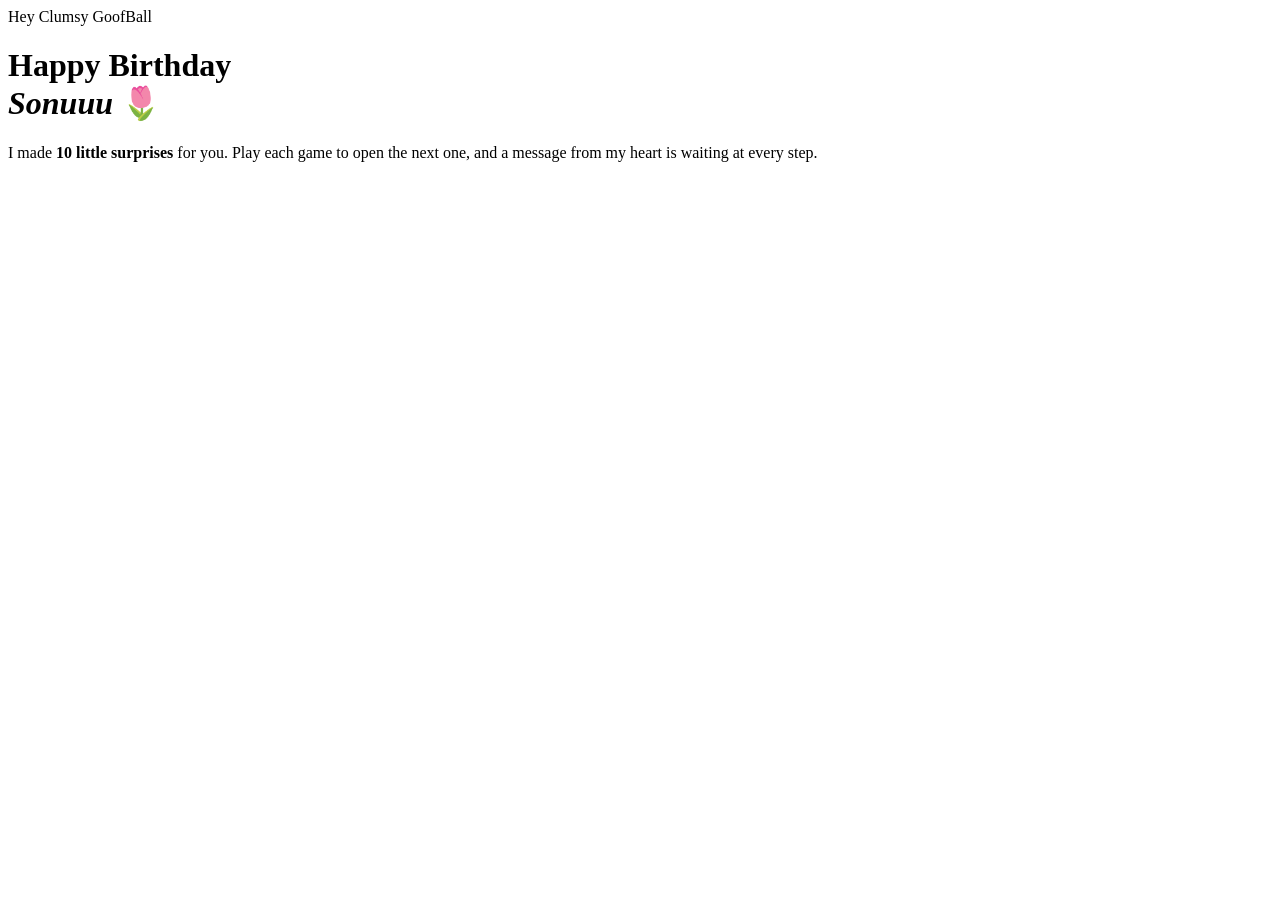
==== index.html @ 226f6928 "Add files via upload" ====
<!doctype html>
<html lang="en">
<head>
<meta charset="utf-8">
<meta name="viewport" content="width=device-width,initial-scale=1">
<meta name="robots" content="noindex">
<title>Sonuuu's Birthday Quest</title>
<link rel="stylesheet" href="css/style.css">
</head>
<body data-home>
<main class="wrap center">
  <span class="tag">Hey Clumsy GoofBall</span>
  <h1>Happy Birthday<br><em>Sonuuu</em> 🌷</h1>
  <section class="card">
    <p>I made <b>10 little surprises</b> for you. Play each game to open the next one, and a message from my heart is waiting at every step.</p>
    <div id="cd" class="countdown"></div>
    <p id="status" class="script"></p>
    <p id="go" class="nextwrap" hidden><a class="btn" href="surprise1.html">Begin 💙</a></p>
  </section>
  <div class="photo wide tilt" data-src="images/sonia.jpg" data-label="Sonuuu"></div>
</main>
<script src="js/app.js"></script>
<script>
  (function(){
    var s = document.getElementById('status');
    function open(){
      document.getElementById('cd').hidden = true;
      s.textContent = "It's your day, Sonuuu!";
      document.getElementById('go').hidden = false;
    }
    if (SB.preview || new Date() >= SB.UNLOCK) { open(); }
    else { s.textContent = 'Your surprises open at midnight...'; SB.countdown(document.getElementById('cd'), open); }
  })();
</script>
</body>
</html>
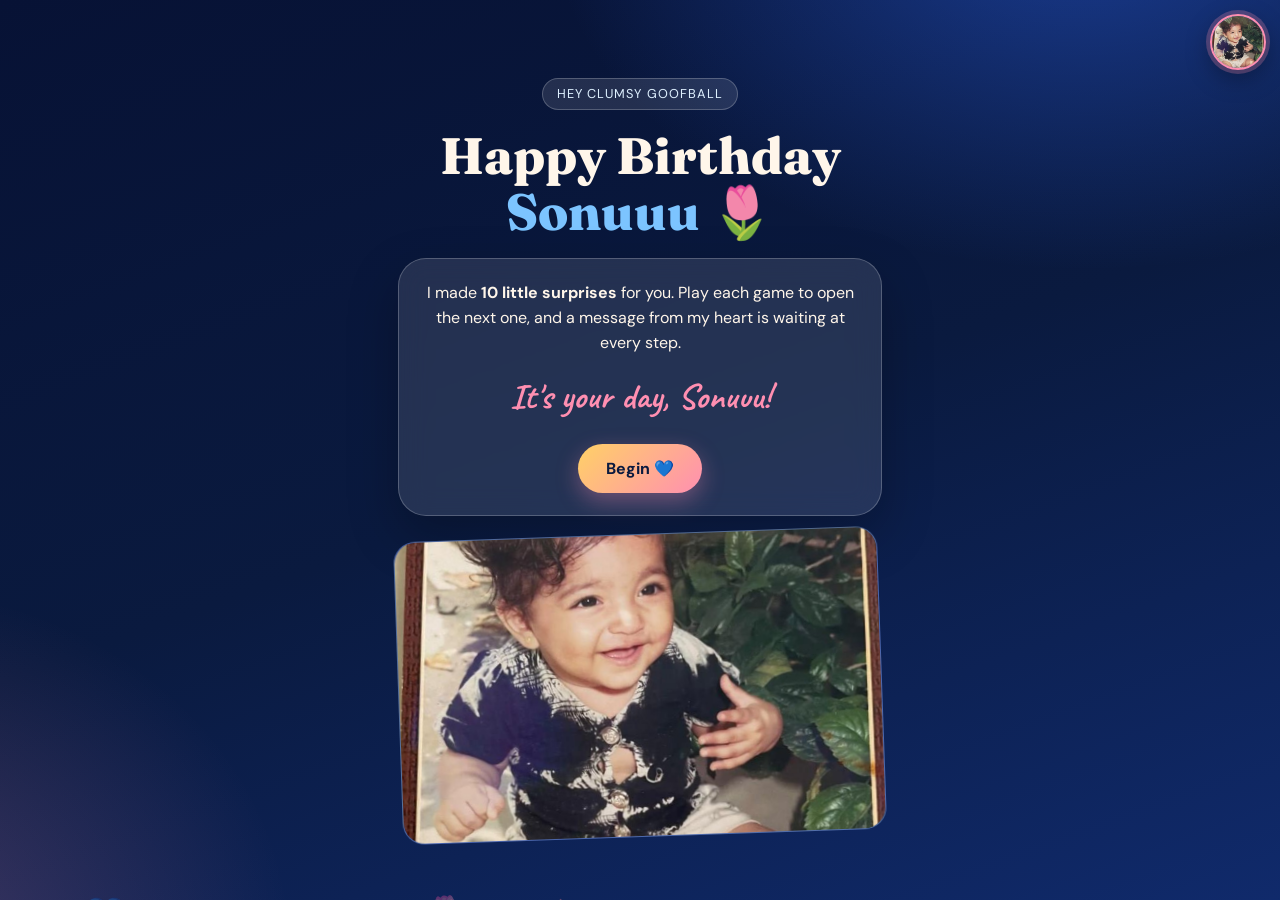
==== commit 3f9af331: "Update index.html" ====
--- a/index.html
+++ b/index.html
@@ -4,7 +4,7 @@
 <meta charset="utf-8">
 <meta name="viewport" content="width=device-width,initial-scale=1">
 <meta name="robots" content="noindex">
-<title>Sonuuu's Birthday Quest</title>
+<title>Home Girl💙</title>
 <link rel="stylesheet" href="css/style.css">
 </head>
 <body data-home>
@@ -15,7 +15,7 @@
     <p>I made <b>10 little surprises</b> for you. Play each game to open the next one, and a message from my heart is waiting at every step.</p>
     <div id="cd" class="countdown"></div>
     <p id="status" class="script"></p>
-    <p id="go" class="nextwrap" hidden><a class="btn" href="surprise1.html">Begin 💙</a></p>
+    <p id="go" class="nextwrap" hidden><a class="btn" href="surprise2.html">Begin 💙</a></p>
   </section>
   <div class="photo wide tilt" data-src="images/sonia.jpg" data-label="Sonuuu"></div>
 </main>
--- a/css/style.css
+++ b/css/style.css
@@ -0,0 +1,232 @@
+@import url('https://fonts.googleapis.com/css2?family=Caveat:wght@500;700&family=DM+Sans:wght@400;500;700&family=Fraunces:opsz,wght@9..144,600;9..144,800&display=swap');
+
+:root{
+  --navy:#0a1a3f; --royal:#1f4fd8; --sky:#7cc4ff; --ice:#dff1ff;
+  --pink:#ff8fb1; --cream:#fff6ea; --gold:#ffd166;
+  --glass:rgba(255,255,255,.11); --line:rgba(255,255,255,.22);
+}
+*{box-sizing:border-box;margin:0;padding:0}
+html{-webkit-text-size-adjust:100%}
+body{
+  min-height:100vh;color:var(--cream);font-family:'DM Sans',system-ui,sans-serif;line-height:1.55;
+  background:
+    radial-gradient(900px 600px at 85% -10%,rgba(47,107,255,.45),transparent 60%),
+    radial-gradient(700px 600px at -10% 105%,rgba(255,143,177,.22),transparent 60%),
+    linear-gradient(160deg,#071235,#0a1a3f 50%,#102a6b);
+  background-attachment:fixed;overflow-x:hidden;
+}
+[hidden]{display:none!important}
+
+/* floating flowers */
+.floaters{position:fixed;inset:0;pointer-events:none;overflow:hidden;z-index:0}
+.floaters span{position:absolute;bottom:-40px;opacity:.35;animation:rise linear infinite}
+@keyframes rise{to{transform:translateY(-115vh) rotate(25deg)}}
+
+/* avatar of Sonuuu on every page */
+.avatar{position:fixed;top:14px;right:14px;z-index:50;width:56px;height:56px;border-radius:50%;overflow:hidden;
+  border:2px solid var(--pink);box-shadow:0 0 0 4px rgba(255,143,177,.25),0 8px 24px rgba(0,0,0,.35);
+  background:linear-gradient(135deg,var(--royal),var(--pink));display:grid;place-items:center;font:800 1.4rem 'Fraunces',serif}
+.avatar img{position:absolute;inset:0;width:100%;height:100%;object-fit:cover}
+
+.wrap{position:relative;z-index:1;max-width:520px;margin:0 auto;padding:78px 18px 70px;display:flex;flex-direction:column;gap:18px}
+.center{text-align:center}
+.tag{display:inline-block;align-self:flex-start;padding:5px 14px;border:1px solid var(--line);border-radius:99px;
+  background:var(--glass);font-size:.8rem;letter-spacing:.08em;text-transform:uppercase;color:var(--ice)}
+.center .tag{align-self:center}
+h1,h2{font-family:'Fraunces',serif;font-weight:800;line-height:1.1}
+h1{font-size:clamp(2.2rem,9vw,3.2rem)}
+h2{font-size:1.6rem}
+.script{font-family:'Caveat',cursive;font-weight:700;font-size:2.2rem;color:var(--pink)}
+em{font-style:normal;color:var(--sky)}
+.card{background:var(--glass);border:1px solid var(--line);border-radius:28px;padding:22px;
+  backdrop-filter:blur(14px);-webkit-backdrop-filter:blur(14px);box-shadow:0 20px 50px rgba(0,0,0,.25)}
+.card>*+*{margin-top:14px}
+.hint{font-size:.9rem;color:var(--ice);opacity:.85}
+.big{font-size:3.4rem}
+
+.btn{display:inline-block;border:0;border-radius:99px;padding:13px 26px;font:700 1rem 'DM Sans',sans-serif;cursor:pointer;
+  color:var(--navy);background:linear-gradient(135deg,var(--gold),var(--pink));box-shadow:0 8px 22px rgba(255,143,177,.35)}
+.btn:active{transform:scale(.97)}
+
+.countdown{display:flex;gap:10px;justify-content:center}
+.countdown div{min-width:64px;padding:10px 6px;border-radius:16px;background:var(--glass);border:1px solid var(--line)}
+.countdown b{display:block;font:800 1.6rem 'Fraunces',serif}
+.countdown small{font-size:.7rem;text-transform:uppercase;letter-spacing:.08em;color:var(--ice)}
+
+/* reveal */
+.reveal{opacity:0;transform:translateY(22px);transition:opacity .8s,transform .8s}
+.reveal.show{opacity:1;transform:none}
+.msg{font-family:'Caveat',cursive;font-size:1.55rem;line-height:1.4;white-space:pre-wrap}
+.nextwrap{text-align:center;padding-top:6px}
+.nextwrap .btn{text-decoration:none}
+
+/* photo frames */
+.photo{position:relative;border-radius:22px;overflow:hidden;aspect-ratio:4/5;border:1px solid var(--line);
+  background:linear-gradient(135deg,rgba(31,79,216,.55),rgba(124,196,255,.25))}
+.photo.sq{aspect-ratio:1}
+.photo.wide{aspect-ratio:16/10}
+.photo img{position:absolute;inset:0;width:100%;height:100%;object-fit:cover}
+.photo .ph{position:absolute;inset:0;display:grid;place-content:center;text-align:center;gap:4px;opacity:.8}
+.photo .ph b{font-size:2rem}
+.photo .ph small{font-size:.75rem}
+.photo.tilt{transform:rotate(-2deg)}
+
+/* game 1: embroidery */
+#stitch{width:100%;max-width:320px;display:block;margin:0 auto;touch-action:manipulation}
+.dot{fill:rgba(255,255,255,.4);stroke:transparent;stroke-width:22px;cursor:pointer}
+.dot.next{fill:var(--gold);stroke:var(--gold);stroke-opacity:.5;stroke-width:8;animation:pulse 1s infinite}
+.dot.done{fill:var(--sky);stroke:transparent}
+@keyframes pulse{50%{stroke-width:18;stroke-opacity:.1}}
+
+/* game 2: tile grid */
+.tile-grid{display:grid;grid-template-columns:repeat(12,1fr);gap:3px;touch-action:none;user-select:none;-webkit-user-select:none;padding:6px}
+.cell{aspect-ratio:1;border-radius:5px;background:rgba(255,255,255,.07);border:1px dashed rgba(255,255,255,.28);transition:background .15s}
+.cell.gap{visibility:hidden}
+.cell.on{border:1px solid rgba(0,0,0,.25);box-shadow:inset 0 -3px 0 rgba(0,0,0,.25),inset 0 2px 0 rgba(255,255,255,.35)}
+.cell.on.B{background:#1f4fd8}.cell.on.S{background:#7cc4ff}.cell.on.P{background:#ff8fb1}
+.bar{height:10px;border-radius:99px;background:rgba(255,255,255,.12);overflow:hidden}
+.bar i{display:block;height:100%;width:0;background:linear-gradient(90deg,var(--sky),var(--pink));transition:width .2s}
+
+/* game 3: himi paint */
+#paint{width:100%;height:300px;border-radius:20px;background:#fff6ea;touch-action:none;display:block;cursor:crosshair}
+.pots{display:flex;gap:12px;justify-content:center;flex-wrap:wrap}
+.pot{width:48px;height:48px;border-radius:50%;border:3px solid rgba(255,255,255,.5);cursor:pointer;position:relative;box-shadow:0 6px 14px rgba(0,0,0,.3)}
+.pot.sel{border-color:#fff;transform:scale(1.18)}
+.pot.used::after{content:'✓';position:absolute;inset:0;display:grid;place-items:center;color:#fff;font-weight:800;text-shadow:0 1px 3px rgba(0,0,0,.6)}
+
+/* game 4: catch the star */
+.sky{position:relative;height:320px;border-radius:24px;overflow:hidden;border:1px solid var(--line);
+  background:linear-gradient(#0d2a78,#1f4fd8 60%,#7cc4ff);touch-action:manipulation}
+.catchme{position:absolute;left:40%;top:40%;width:70px;height:70px;cursor:pointer;transition:left .7s ease-in-out,top .7s ease-in-out}
+.catchme svg{width:100%;height:100%;animation:flap .25s infinite alternate}
+@keyframes flap{to{transform:rotate(-8deg) scale(1.04)}}
+
+/* game 5: quiz */
+.opts{display:grid;gap:10px}
+.opt{padding:14px 16px;border-radius:16px;border:1px solid var(--line);background:rgba(255,255,255,.08);color:var(--cream);
+  font:500 1rem 'DM Sans',sans-serif;text-align:left;cursor:pointer}
+.opt.good{background:rgba(120,230,170,.3);border-color:#8fe3c0}
+.opt.bad{background:rgba(255,100,120,.28);border-color:#ff7b8f;animation:shake .4s}
+@keyframes shake{25%{transform:translateX(-6px)}75%{transform:translateX(6px)}}
+.q{font-family:'Fraunces',serif;font-size:1.3rem;font-weight:600}
+.fb{min-height:1.5em;color:var(--gold)}
+
+/* finale */
+#hold{width:150px;height:150px;border-radius:50%;border:0;margin:6px auto;display:grid;place-items:center;font-size:3.4rem;cursor:pointer;
+  --p:0deg;color:#fff;background:conic-gradient(var(--pink) var(--p),rgba(255,255,255,.14) 0);position:relative;touch-action:none;
+  user-select:none;-webkit-user-select:none;-webkit-touch-callout:none}
+#hold::before{content:'';position:absolute;inset:8px;border-radius:50%;background:#10246a}
+#hold span{position:relative;animation:beat 1.2s infinite}
+@keyframes beat{50%{transform:scale(1.15)}}
+.photos{display:grid;grid-template-columns:repeat(2,1fr);gap:10px}
+.photos .photo:nth-child(odd){transform:rotate(-1.6deg)}
+.photos .photo:nth-child(even){transform:rotate(1.6deg)}
+audio,video{width:100%;border-radius:16px}
+.letter{font-family:'Caveat',cursive;font-size:1.5rem;line-height:1.45;white-space:pre-wrap;text-align:left}
+.final{font-family:'Fraunces',serif;font-weight:800;font-size:clamp(2rem,9vw,3rem);line-height:1.1}
+
+/* ---------- v2 additions ---------- */
+.row{display:flex;gap:10px;justify-content:center;flex-wrap:wrap}
+.btn.ghost{background:transparent;color:var(--cream);border:1px solid var(--line);box-shadow:none}
+.nextwrap .btn{display:inline-block}
+
+/* game 5: sweet spot meter */
+.meter{position:relative;height:46px;border-radius:99px;background:rgba(255,255,255,.1);border:1px solid var(--line);overflow:hidden}
+.zone{position:absolute;top:0;bottom:0;left:37%;width:26%;background:linear-gradient(var(--pink),var(--gold));opacity:.85;border-radius:99px;transition:left .3s,width .3s}
+.needle{position:absolute;top:-2px;bottom:-2px;left:0;width:5px;margin-left:-2px;background:#fff;border-radius:3px;box-shadow:0 0 10px #fff}
+
+/* story timeline */
+.mem{display:flex;flex-direction:column;gap:8px;text-align:left}
+.mem .script{line-height:1.1}
+.mem p.t{font-size:1.02rem}
+.dots{display:flex;gap:6px;justify-content:center}
+.dots i{width:8px;height:8px;border-radius:50%;background:rgba(255,255,255,.25)}
+.dots i.on{background:var(--pink)}
+
+.lightbox{position:fixed;inset:0;z-index:90;background:rgba(5,13,36,.93);display:flex;flex-direction:column;align-items:center;justify-content:center;gap:12px;padding:20px}
+.lightbox .photo{width:min(92vw,420px);aspect-ratio:1}
+.lightbox .photo img{object-fit:contain}
+
+/* reasons bouquet */
+.blooms{display:grid;grid-template-columns:repeat(4,1fr);gap:10px}
+.bloom{aspect-ratio:1;border-radius:50%;border:1px dashed var(--line);background:var(--glass);font-size:1.9rem;cursor:pointer;color:var(--cream)}
+.bloom.open{background:rgba(255,143,177,.2);border-style:solid;border-color:var(--pink);animation:pop .5s}
+@keyframes pop{50%{transform:scale(1.25)}}
+.reasons{list-style:none;display:flex;flex-direction:column;gap:8px;text-align:left}
+.reasons li{padding:10px 14px;border-radius:14px;background:var(--glass);border:1px solid var(--line);font-family:'Caveat',cursive;font-size:1.35rem;line-height:1.25}
+
+/* cake */
+#cake{width:100%;max-width:320px;display:block;margin:0 auto}
+.flame{transform-box:fill-box;transform-origin:50% 100%;animation:flick .25s infinite alternate;transition:opacity .4s,transform .4s}
+@keyframes flick{to{transform:scale(.9,1.12) rotate(4deg)}}
+.flame.out{animation:none;opacity:0;transform:scale(0)}
+
+/* keepsakes */
+.env-grid{display:grid;grid-template-columns:repeat(2,1fr);gap:10px}
+.env{padding:16px 10px;border-radius:16px;border:1px solid var(--line);background:linear-gradient(160deg,rgba(255,246,234,.16),rgba(255,246,234,.06));
+  color:var(--cream);font:600 .92rem 'DM Sans',sans-serif;cursor:pointer;line-height:1.3}
+.env b{display:block;font-size:1.7rem;margin-bottom:4px}
+.env.read{opacity:.6}
+.env[aria-expanded="true"]{border-color:var(--pink);opacity:1}
+.openletter{text-align:left}
+.ticket{display:flex;align-items:center;gap:12px;padding:14px;border-radius:18px;border:2px dashed var(--gold);background:rgba(255,209,102,.08);text-align:left}
+.ticket .ic{font-size:2rem}
+.ticket .tx{flex:1;min-width:0}
+.ticket .tx b{display:block;font-family:'Fraunces',serif;font-size:1.05rem;line-height:1.2}
+.ticket .tx small{color:var(--ice);opacity:.85}
+.ticket .btn{padding:9px 16px;font-size:.9rem}
+.ticket.used{opacity:.5;border-style:solid}
+.coupons{display:flex;flex-direction:column;gap:12px}
+
+
+/* ---------- v3 additions ---------- */
+/* progress constellation */
+.trail{position:relative;display:flex;gap:9px;align-items:center;align-self:flex-start;margin:-6px 0 0 4px}
+.center .trail{align-self:center;margin-left:0}
+.trail::before{content:'';position:absolute;left:4px;right:4px;top:50%;height:1px;background:rgba(255,255,255,.18)}
+.trail i{position:relative;width:8px;height:8px;border-radius:50%;background:rgba(255,255,255,.22)}
+.trail i.done{background:var(--sky)}
+.trail i.now{width:13px;height:13px;background:var(--pink);box-shadow:0 0 0 4px rgba(255,143,177,.25),0 0 14px var(--pink);animation:nowpulse 1.8s ease-in-out infinite}
+@keyframes nowpulse{50%{box-shadow:0 0 0 7px rgba(255,143,177,.1),0 0 20px var(--pink)}}
+@media (prefers-reduced-motion:reduce){.trail i.now,.flame,.snitch svg,.catchme svg{animation:none}}
+.nextwrap .btn{padding:14px 28px}
+
+/* page 6: darkroom of polaroids */
+.polas{display:grid;grid-template-columns:repeat(2,1fr);gap:26px 16px;padding:10px 2px 6px}
+.pola{position:relative;padding:8px 8px 0;background:var(--cream);border-radius:4px;color:var(--navy);text-align:center;cursor:pointer;
+  transform:rotate(var(--r,0deg));box-shadow:0 12px 26px rgba(0,0,0,.4);transition:transform .35s}
+.pola:nth-child(even){margin-top:20px}
+.pola:hover{transform:rotate(0deg) scale(1.03)}
+.pola:focus-visible{outline:3px solid var(--pink);outline-offset:3px}
+.pola .tape{position:absolute;top:-11px;left:50%;width:58px;height:20px;margin-left:-29px;background:rgba(255,143,177,.6);transform:rotate(-4deg);z-index:2}
+.pola .snapbox{position:relative;border-radius:2px;overflow:hidden;background:#10246a}
+.pola .photo{border:0;border-radius:0;aspect-ratio:1}
+.pola .photo img{filter:blur(16px) grayscale(1) brightness(.55);transform:scale(1.2);transition:filter 2.4s ease,transform 2.4s ease}
+.pola.dev .photo img{filter:none;transform:none}
+.pola .veil{position:absolute;inset:0;display:grid;place-items:center;background:rgba(10,26,63,.45);font-size:1.7rem;transition:opacity 1.2s;pointer-events:none}
+.pola.dev .veil{opacity:0}
+.pola .flash{position:absolute;inset:0;background:#fff;opacity:0;pointer-events:none}
+.pola.snap .flash{animation:flash .6s ease-out}
+@keyframes flash{0%{opacity:.95}100%{opacity:0}}
+.pola .cap{display:flex;align-items:center;justify-content:center;min-height:56px;padding:6px 4px 8px;font:700 1.12rem/1.1 'Caveat',cursive}
+.pola:not(.dev) .cap{opacity:.55;font-size:1rem}
+@media (prefers-reduced-motion:reduce){.pola .photo img,.pola .veil{transition:none}.pola.snap .flash{animation:none}}
+
+/* page 10: spotlight wall */
+.wall{position:relative;display:grid;grid-template-columns:repeat(4,1fr);gap:6px;touch-action:none;user-select:none;-webkit-user-select:none;padding:2px}
+.wall.lit{touch-action:auto}
+.tile{position:relative;aspect-ratio:1;border-radius:10px;overflow:hidden;background:rgba(255,255,255,.07);
+  filter:brightness(.12) saturate(.2);transition:filter .8s ease,transform .35s ease}
+.tile:nth-child(3n+1){transform:rotate(-1.4deg)}
+.tile:nth-child(3n+2){transform:rotate(1.1deg)}
+.tile.found{filter:none}
+.wall.lit .tile{cursor:zoom-in}
+.wall.lit .tile:hover{transform:scale(1.07) rotate(0deg);z-index:2}
+.tile .photo{position:absolute;inset:0;border:0;border-radius:0;aspect-ratio:auto}
+.wall .photo .ph small{display:none}
+.wall .photo .ph b{font-size:1.1rem}
+.tile.heart{display:grid;place-items:center;font-size:1.8rem;background:linear-gradient(135deg,var(--royal),var(--pink))}
+.wall.lit .tile.heart{animation:beat 1.2s infinite;filter:none}
+.beam{position:absolute;left:0;top:0;width:150px;height:150px;margin:-75px 0 0 -75px;border-radius:50%;pointer-events:none;opacity:0;
+  background:radial-gradient(circle,rgba(255,244,200,.38),rgba(255,244,200,0) 65%);mix-blend-mode:screen;transition:opacity .25s;z-index:3}
+@media (prefers-reduced-motion:reduce){.tile{transition:none}.wall.lit .tile.heart{animation:none}}
